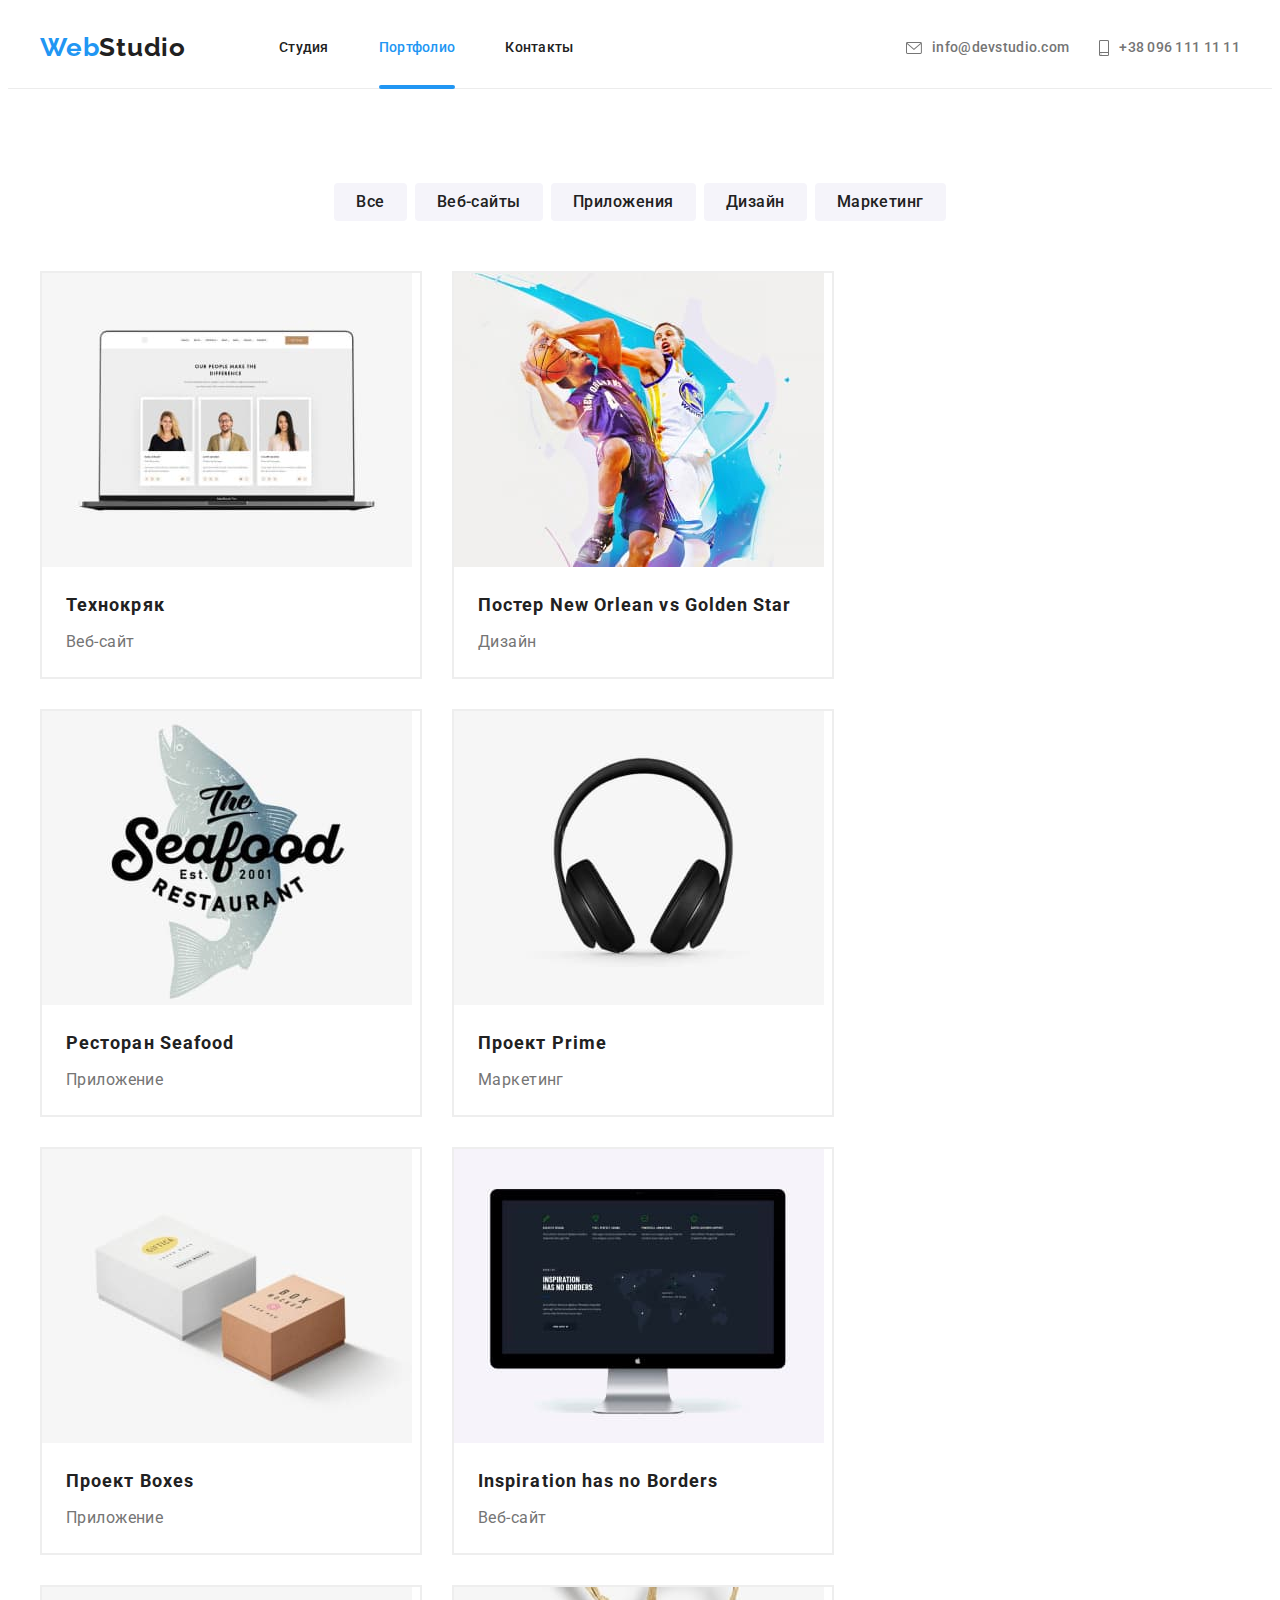
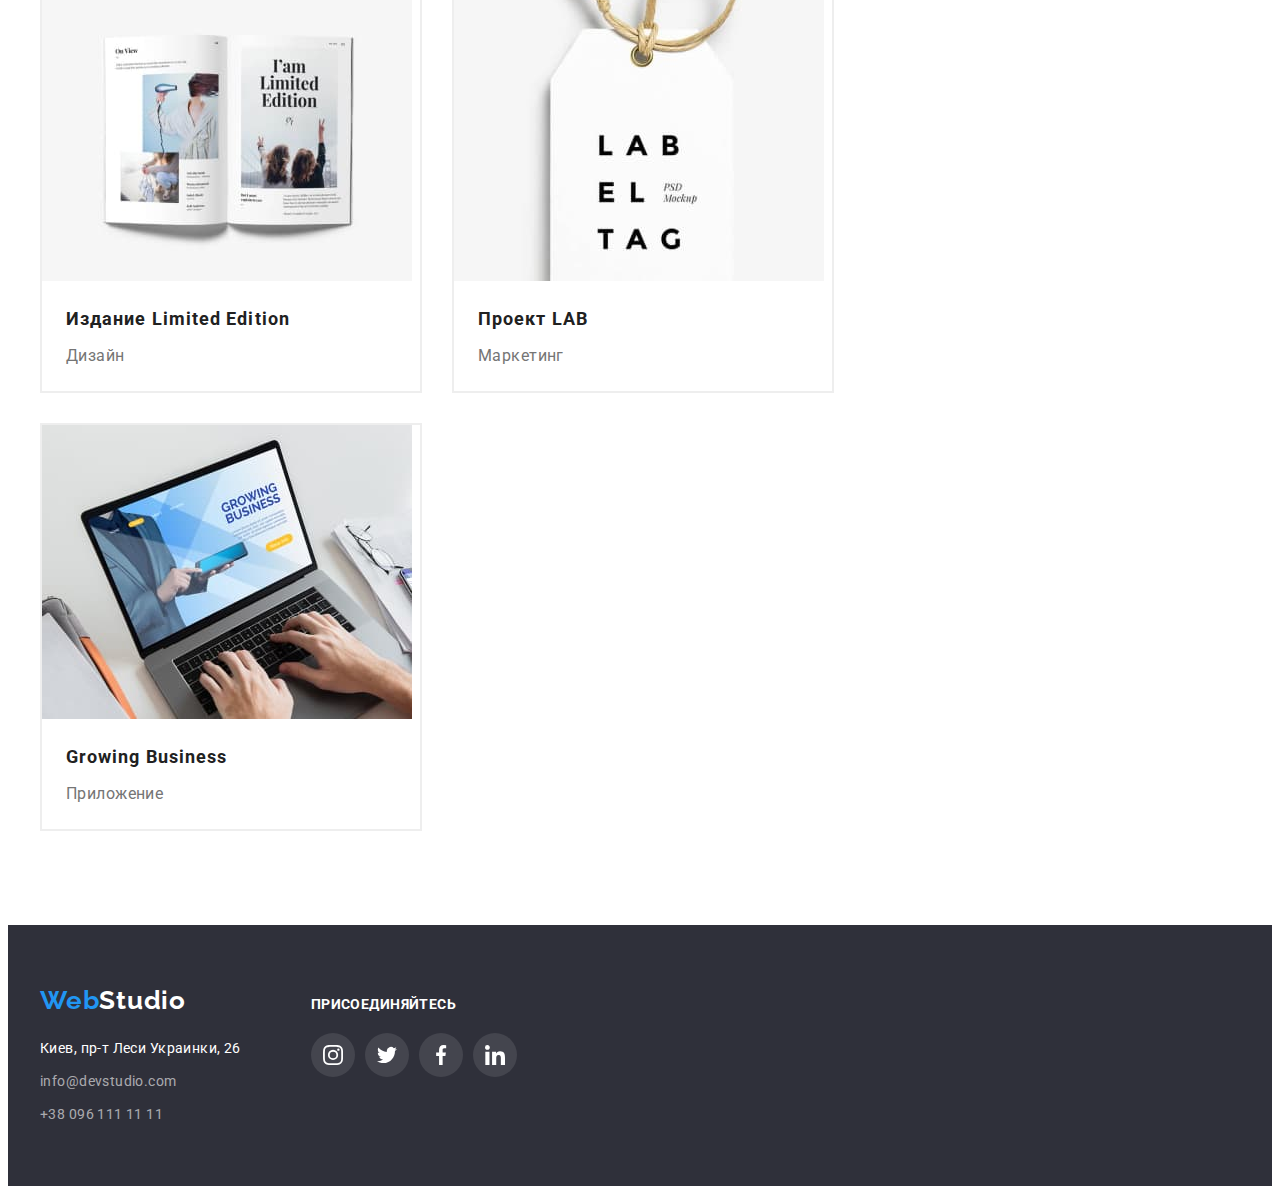
==== portfolio.html @ ffadd0e4 "створює стартові файли ДЗ№6" ====
<!DOCTYPE html>
<html lang="ru">

<head>
    <meta charset="UTF-8">
    <meta http-equiv="X-UA-Compatible" content="IE=edge">
    <meta name="viewport" content="width=device-width, initial-scale=1.0">
    <title>Студия</title>
    <link rel="preconnect" href="https://fonts.googleapis.com">
    <link rel="preconnect" href="https://fonts.gstatic.com" crossorigin>
    <link href="https://fonts.googleapis.com/css2?family=Raleway:wght@700&family=Roboto:wght@400;500;700;900&display=swap" rel="stylesheet">
    <link rel="stylesheet" href="https://cdnjs.cloudflare.com/ajax/libs/modern-normalize/1.1.0/modern-normalize.min.css" integrity="sha512-wpPYUAdjBVSE4KJnH1VR1HeZfpl1ub8YT/NKx4PuQ5NmX2tKuGu6U/JRp5y+Y8XG2tV+wKQpNHVUX03MfMFn9Q==" crossorigin="anonymous" referrerpolicy="no-referrer"
    />
    <link rel="stylesheet" href="./css/styles.css">

</head>

<body>
    <!--Шапка сайта-->
    <header class="page-header">
        <div class="container box ">
            <nav class="header-nav">
                <a href="./index.html" class="logo">
                Web<span class="end">Studio</span>
            </a>
                <ul class="site-nav list">
                    <li class="item"><a href="./index.html" class="link  color-effect">Студия</a> </li>
                    <li class="item"><a href="./portfolio.html" class="link  color-effect current">Портфолио</a> </li>
                    <li class="item"><a href="./index.html" class="link color-effect">Контакты</a> </li>
                </ul>
            </nav>

            <ul class="contacts ">
                <li class="item">
                    <a class="link color-effect" href="mailto:info@devstudio.com">
                        <svg class="mail" width='16' height='12'>
                               <use href='./images/sprite.svg#envelope'></use>
                            </svg>info@devstudio.com</a>

                </li>

                <li class="item">
                    <a class="link color-effect" href="tel:+380961111111">
                        <svg class="phone" width='10' height='16'>
                               <use href='./images/sprite.svg#smartphone'></use>
                            </svg> +38 096 111 11 11</a>
                </li>
            </ul>
        </div>
    </header>
    <main>
        <!-- Выбор  примеров работ -->
        <section class="portfolio section">
            <div class="container">
                <h1 class="portfolio-title  visually-hidden">Выбор примеров работ</h1>
                <ul class="portfolio list">
                    <li class="item"><button type="button" class="btn"> Все </button></li>
                    <li class="item"><button type="button" class="btn"> Веб-сайты</button></li>
                    <li class="item"><button type="button" class="btn"> Приложения</button></li>
                    <li class="item"><button type="button" class="btn"> Дизайн</button></li>
                    <li class="item"><button type="button" class="btn"> Маркетинг</button></li>
                </ul>


                <ul class="list flex-box">
                    <li class="item">
                        <a class="portfolio-link" href="">

                            <div class="card">
                                <img src="./images/web1.jpg" class="portfolio-img" alt="виды работ" width="370">
                                <div class="card-overlay">
                                    <p class="description">Технокряк это современная площадка распространения коронавируса. Компании используют эту платформу для цифрового шпионажа и атак на защищённые сервера конкурентов.</p>
                                </div>
                            </div>
                            <div class="portfolio-box">
                                <h2 class="portfolio-subject">Технокряк</h2>
                                <p class="portfolio-text">Веб-сайт</p>
                            </div>


                        </a>
                    </li>
                    <li class="item">
                        <a class="portfolio-link" href="">
                            <div class="card">
                                <img src="./images/design1.jpg" class="portfolio-img" alt="виды работ" width="370">
                                <div class="card-overlay">
                                    <p class="description">Технокряк это современная площадка распространения коронавируса. Компании используют эту платформу для цифрового шпионажа и атак на защищённые сервера конкурентов.</p>
                                </div>
                            </div>
                            <div class="portfolio-box">
                                <h2 class="portfolio-subject">Постер New Orlean vs Golden Star</h2>
                                <p class="portfolio-text">Дизайн</p>
                            </div>
                        </a>
                    </li>
                    <li class="item">
                        <a class="portfolio-link" href="">
                            <div class="card">
                                <img src="./images/application1.jpg" class="portfolio-img" alt="виды работ" width="370">
                                <div class="card-overlay">
                                    <p class="description">Технокряк это современная площадка распространения коронавируса. Компании используют эту платформу для цифрового шпионажа и атак на защищённые сервера конкурентов.</p>
                                </div>
                            </div>
                            <div class="portfolio-box">
                                <h2 class="portfolio-subject">Ресторан Seafood</h2>
                                <p class="portfolio-text">Приложение</p>
                            </div>
                        </a>
                    </li>
                    <li class="item">
                        <a class="portfolio-link" href="">
                            <div class="card">
                                <img src="./images/marketing1.jpg" class="portfolio-img" alt="виды работ" width="370">
                                <div class="card-overlay">
                                    <p class="description">Технокряк это современная площадка распространения коронавируса. Компании используют эту платформу для цифрового шпионажа и атак на защищённые сервера конкурентов.</p>
                                </div>
                            </div>
                            <div class="portfolio-box">
                                <h2 class="portfolio-subject">Проект Prime</h2>
                                <p class="portfolio-text">Маркетинг</p>
                            </div>
                        </a>
                    </li>
                    <li class="item">
                        <a class="portfolio-link" href="">
                            <div class="card">
                                <img src="./images/applicftion2.jpg" class="portfolio-img" alt="виды работ" width="370">
                                <div class="card-overlay">
                                    <p class="description">Технокряк это современная площадка распространения коронавируса. Компании используют эту платформу для цифрового шпионажа и атак на защищённые сервера конкурентов.</p>
                                </div>
                            </div>
                            <div class="portfolio-box">
                                <h2 class="portfolio-subject">Проект Boxes</h2>
                                <p class="portfolio-text">Приложение</p>
                            </div>
                        </a>
                    </li>
                    <li class="item">
                        <a class="portfolio-link" href="">
                            <div class="card">
                                <img src="./images/web2.jpg" class="portfolio-img" alt="виды работ" width="370">
                                <div class="card-overlay">
                                    <p class="description">Технокряк это современная площадка распространения коронавируса. Компании используют эту платформу для цифрового шпионажа и атак на защищённые сервера конкурентов.</p>
                                </div>
                            </div>
                            <div class="portfolio-box">
                                <h2 class="portfolio-subject">Inspiration has no Borders</h2>
                                <p class="portfolio-text">Веб-сайт</p>
                            </div>
                        </a>
                    </li>
                    <li class="item">
                        <a class="portfolio-link" href="">
                            <div class="card">
                                <img src="./images/design2.jpg" class="portfolio-img" alt="виды работ" width="370">
                                <div class="card-overlay">
                                    <p class="description">Технокряк это современная площадка распространения коронавируса. Компании используют эту платформу для цифрового шпионажа и атак на защищённые сервера конкурентов.</p>
                                </div>
                            </div>
                            <div class="portfolio-box">
                                <h2 class="portfolio-subject">Издание Limited Edition</h2>
                                <p class="portfolio-text">Дизайн</p>
                            </div>
                        </a>
                    </li>
                    <li class="item">
                        <a class="portfolio-link" href="">
                            <div class="card">
                                <img src="./images/marketing2.jpg" class="portfolio-img" alt="виды работ" width="370">
                                <div class="card-overlay">
                                    <p class="description">Технокряк это современная площадка распространения коронавируса. Компании используют эту платформу для цифрового шпионажа и атак на защищённые сервера конкурентов.</p>
                                </div>
                            </div>
                            <div class="portfolio-box">
                                <h2 class="portfolio-subject">Проект LAB</h2>
                                <p class="portfolio-text">Маркетинг</p>
                            </div>
                        </a>
                    </li>
                    <li class="item">
                        <a class="portfolio-link" href="">
                            <div class="card">
                                <img src="./images/application3.jpg" class="portfolio-img" alt="виды работ" width="370">
                                <div class="card-overlay">
                                    <p class="description">Технокряк это современная площадка распространения коронавируса. Компании используют эту платформу для цифрового шпионажа и атак на защищённые сервера конкурентов.</p>
                                </div>
                            </div>
                            <div class="portfolio-box">
                                <h2 class="portfolio-subject">Growing Business</h2>
                                <p class="portfolio-text">Приложение</p>
                            </div>
                        </a>
                    </li>
                </ul>
            </div>
        </section>
    </main>
    <!-- Футер -->
    <footer class="footer">
        <div class="container footer-box">
            <div class="address-box">
                <a href="./index.html" class="logo">
                Web<span class="text end">Studio</span>
        </a>
                <address class="address">
          <p class="text"> Киев, пр-т Леси Украинки, 26</p>
          <ul class="address-list list">
            <li class="item"> <a href="mailto:info@devstudio.com" class="link color-effect">info@devstudio.com</a> </li>
            <li class="item"> <a href="tel:+380961111111" class="link color-effect">+38 096 111 11 11</a> </li>
            </ul>
                </address>
            </div>
            <div class="social-networks">
                <h2 class="join">присоединяйтесь</h2>
                <ul class="social-links">
                    <Li class="items">
                        <a class="social-icon ftr" href="#">
                            <svg class="icon" width='20' height='20'>
                                            <use href='./images/sprite.svg#instagram'></use>
                                        </svg>

                        </a>
                    </Li>
                    <Li class="items">
                        <a class="social-icon ftr" href="#">
                            <svg class="icon" width='20' height='20'>
                                            <use href='./images/sprite.svg#twitter'></use>
                                        </svg>

                        </a>
                    </Li>
                    <Li class="items">
                        <a class="social-icon ftr" href="#">
                            <svg class="icon" width='20' height='20'>
                                            <use href='./images/sprite.svg#facebook'></use>
                                        </svg>

                        </a>
                    </Li>
                    <Li class="items">
                        <a class="social-icon ftr" href="#">
                            <svg class="icon" width='20' height='20'>
                                            <use href='./images/sprite.svg#linkedin'></use>
                                        </svg>

                        </a>
                    </Li>
                </ul>



            </div>

        </div>
    </footer>
</body>

</html>
---- css/styles.css ----
/* цвет основного текста #212121 */
    /* цвет вчторичного текста #757575  */
    /* цвет акцента  #2196F3 */
    /* цвет белого текста #FFFFFF; */
    /* цвет текста контакта  rgba(255, 255, 255, 0.6); */
    /* основной цвет фона и хедера #FFFFFF */
    /* вторичный цвет фона #F5F4FA */
    /* цвет фона футера #2F303A */
    
     :root {
        --primary-text-color: #212121;
        --secondary-text-color: #757575;
        --accent-color: #2196F3;
        --white-color-bgc-text: #FFFFFF;
        --contacts-text-color: rgba(255, 255, 255, 0.6);
        --secondary-bgc-color: #F5F4FA;
        --footer-color: #2F303A;
        --primary-cubic: cubic-bezier(0.4, 0, 0.2, 1)
    }
    
    h1,
    h2,
    h3,
    ul,
    p {
        margin: 0;
    }
    
    body {
        background: var(--white-color-bgc-text);
        color: var(--primary-text-color);
        font-family: Roboto, sans-serif;
        font-size: 14px;
        letter-spacing: 0.03em;
    }
    
    ul {
        list-style: none;
        padding: 0;
    }
    
    img {
        display: block;
        max-width: 100%;
        height: auto;
    }
    
    .container {
        width: 1200px;
        padding-left: 15px;
        padding-right: 15px;
        margin-left: auto;
        margin-right: auto;
    }
    
    .visually-hidden {
        position: absolute;
        width: 1px;
        height: 1px;
        margin: -1px;
        padding: 0;
        overflow: hidden;
        border: 0;
        clip: rect(0 0 0 0)
    }
    
    .section {
        padding-top: 94px;
        padding-bottom: 94px;
    }
    /* Шапка сайта */
    
    .page-header {
        border-bottom: 1px solid #ECECEC;
    }
    
    .logo {
        color: var(--accent-color);
        font-family: Raleway, sans-serif;
        font-weight: 700;
        font-size: 26px;
        line-height: 1.2;
        letter-spacing: 0.03em;
        text-decoration: none;
    }
    
    .logo .end {
        color: var(--primary-text-color);
    }
    
    .page-header .logo {
        padding-top: 24px;
        padding-bottom: 25px;
    }
    /* Навигация сайта */
    
    .box {
        display: flex;
    }
    
    .header-nav {
        display: flex;
    }
    
    .site-nav {
        display: flex;
        margin-left: 93px;
    }
    
    .site-nav .link,
    .contacts .link {
        display: block;
        padding-top: 32px;
        padding-bottom: 32px;
    }
    
    .site-nav>.item:not(:last-child) {
        margin-right: 50px;
    }
    
    .contacts>.item:not(:last-child) {
        margin-right: 30px;
    }
    
    .site-nav .link {
        color: var(--primary-text-color);
        line-height: 1.14;
        letter-spacing: 0.02em;
        text-decoration: none;
        font-weight: 500;
    }
    
    .site-nav .link:hover,
    .site-nav .link:focus {
        color: var(--accent-color);
    }
    
    .site-nav .link.current {
        color: var(--accent-color);
        position: relative;
    }
    
    .current::after {
        content: '';
        position: absolute;
        width: 100%;
        height: 4px;
        left: 0;
        bottom: -1%;
        background-color: currentColor;
        border-radius: 2px;
    }
    /* Контакты сайта */
    
    .contacts {
        display: flex;
        margin-left: auto;
    }
    
    .mail,
    .phone {
        display: inline-block;
        fill: currentColor;
        margin-right: 10px;
    }
    
    .color-effect {
        transition: color 250ms var(--primary-cubic);
    }
    
    .contacts .link {
        color: var(--secondary-text-color);
        font-weight: 500;
        line-height: 1.14;
        letter-spacing: 0.02em;
        text-decoration: none;
        display: flex;
        align-items: center;
    }
    
    .address .link {
        color: var(--contacts-text-color);
        text-decoration: none;
    }
    
    .contacts .link:hover,
    .contacts .link:focus,
    .address .link:hover,
    .address .link:focus {
        color: var(--accent-color);
    }
    /* Герой для index.html*/
    
    .hero,
    .footer {
        background-color: var(--footer-color);
    }
    
    .hero {
        padding-top: 200px;
        padding-bottom: 200px;
        max-width: 1600px;
        margin-left: auto;
        margin-right: auto;
        background-image: linear-gradient( to right, rgba(47, 48, 58, 0.4), rgb(47, 48, 58, 0.4)), url(../images/office.jpg);
        background-position: center;
        background-size: cover;
        background-repeat: no-repeat;
    }
    
    .hero-title {
        color: var(--white-color-bgc-text);
        font-weight: 900;
        font-size: 44px;
        line-height: 1.36;
        text-align: center;
        letter-spacing: 0.06em;
        text-transform: uppercase;
        margin-bottom: 30px;
    }
    
    .hero .btn {
        color: var(--white-color-bgc-text);
        background-color: var(--accent-color);
        font-family: inherit;
        font-weight: 700;
        font-size: 16px;
        line-height: 1.87;
        display: flex;
        align-items: center;
        text-align: center;
        letter-spacing: 0.06em;
        margin-left: auto;
        margin-right: auto;
        box-shadow: 0px 4px 4px rgba(0, 0, 0, 0.15);
        border-radius: 4px;
        padding-top: 10px;
        padding-bottom: 10px;
        padding-left: 32px;
        padding-right: 32px;
        border: 0;
    }
    /* Главные секции сайта */
    /* Преимущества */
    
    .advantage.list,
    .works.list,
    .member.list {
        display: flex;
    }
    
    .tumb {
        display: flex;
        width: 270px;
        height: 120px;
        border: none;
        margin-bottom: 30px;
        background-color: var(--secondary-bgc-color);
        justify-content: center;
        align-items: center;
        border-radius: 4px;
    }
    
    .advantage.list .item {
        display: block;
    }
    
    .advantage.list .item:not(:last-child),
    .works.list .item:not(:last-child),
    .member.list .item:not(:last-child) {
        margin-right: 30px;
    }
    
    .advantage-subject {
        font-size: 14px;
        line-height: 1.14;
        text-transform: uppercase;
        margin-bottom: 10px;
    }
    
    .advantage-text {
        line-height: 1.71;
    }
    
    .advantage-text,
    .team-position,
    .portfolio-text {
        color: var(--secondary-text-color);
    }
    /* Чем мы занимаемся*/
    
    .works {
        padding-top: 0;
    }
    
    .works-title,
    .team-title,
    .customers-title {
        font-size: 36px;
        line-height: 1.17;
        text-align: center;
        margin-bottom: 50px;
    }
    
    .works.list .item {
        position: relative;
    }
    
    .work {
        position: absolute;
        display: flex;
        height: 70px;
        width: 100%;
        left: 0;
        bottom: 0;
        justify-content: center;
        align-items: center;
        background: rgba(47, 48, 58, 0.8);
    }
    
    .work-text {
        font-size: 14px;
        line-height: 1.14;
        text-transform: uppercase;
        color: var(--white-color-bgc-text);
    }
    /* Наша команда */
    
    .team {
        background-color: var(--secondary-bgc-color);
    }
    
    .member.list .item {
        display: block;
        background-color: var(--white-color-bgc-text);
        box-shadow: 0px 1px 3px rgba(0, 0, 0, 0.12), 0px 1px 1px rgba(0, 0, 0, 0.14), 0px 2px 1px rgba(0, 0, 0, 0.2);
        border-radius: 0px 0px 4px 4px;
    }
    
    .team-box {
        padding-top: 30px;
        padding-bottom: 30px;
    }
    
    .team-name {
        font-weight: 500;
        font-size: 16px;
        line-height: 1.2;
        text-align: center;
        margin-bottom: 10px;
    }
    
    .team-position {
        font-size: 16px;
        line-height: 1.2;
        text-align: center;
        margin-bottom: 16px;
    }
    
    .social-links {
        display: flex;
        justify-content: center;
        align-items: center;
    }
    
    .items {
        display: block;
        border: none;
        width: 44px;
        height: 44px;
    }
    
    .items:not(:last-child) {
        margin-right: 10px;
    }
    
    .social-icon {
        display: flex;
        padding: 0;
        width: 100%;
        height: 100%;
        border-radius: 50%;
        justify-content: center;
        align-items: center;
        fill: #AFB1B8;
        background-color: var(--white-color-bgc-text);
        transition: fill 250ms var(--primary-cubic), background-color 250ms var(--primary-cubic);
    }
    
    .social-icon:hover,
    .social-icon:focus {
        background-color: var(--accent-color);
        fill: var(--white-color-bgc-text);
    }
    /* Постоянные клиенты */
    
    .customers-list {
        display: flex;
        border: none;
    }
    
    .customers-item {
        display: block;
        width: 170px;
        height: 92px;
    }
    
    .customers-item:not(:last-child) {
        margin-right: 30px;
    }
    
    .customers-link {
        width: 100%;
        height: 100%;
        display: flex;
        justify-content: center;
        align-items: center;
        border: 1px solid #AFB1B8;
        border-radius: 4px;
        fill: #AFB1B8;
        transition: fill 250ms var(--primary-cubic), border 250ms var(--primary-cubic);
    }
    
    .customers-link:hover,
    .customers-link:focus {
        fill: var(--accent-color);
        border-color: var(--accent-color);
    }
    /* портфолио */
    
    .portfolio.list {
        display: flex;
        padding-left: 0;
        justify-content: center;
        margin-bottom: 50px;
    }
    
    .portfolio.list .item {
        border-radius: 4px;
    }
    
    .portfolio.list .item:not(:last-child) {
        margin-right: 8px;
    }
    
    .flex-box {
        display: flex;
        padding-left: 0;
        flex-wrap: wrap;
        margin-left: -30px;
        margin-top: -30px;
    }
    
    .flex-box>.item {
        flex-basis: calc(100% / 3 - 30px);
        margin-left: 30px;
        margin-top: 30px;
        border: 1px solid #EEEEEE;
    }
    
    .portfolio-box {
        padding-top: 20px;
        padding-bottom: 20px;
        padding-left: 24px;
        padding-right: 24px;
    }
    
    .portfolio-link {
        display: block;
        color: var(--primary-text-color);
        text-decoration: none;
        border: 1px solid #EEEEEE;
    }
    
    .portfolio-link:hover,
    .portfolio-link:focus {
        box-shadow: 0px 1px 1px rgba(0, 0, 0, 0.12), 0px 4px 4px rgba(0, 0, 0, 0.06), 1px 4px 6px rgba(0, 0, 0, 0.16);
    }
    
    .card {
        position: relative;
        overflow: hidden;
    }
    
    .card-overlay {
        position: absolute;
        width: 100%;
        height: 100%;
        padding: 63px 24px;
        left: 0;
        top: 0;
        text-align: left;
        background: rgba(33, 150, 243, 0.9);
        overflow: hidden;
        transform: translatey(100%);
        transition: transform 250ms var(--primary-cubic);
    }
    
    .portfolio-link:hover .card-overlay,
    .portfolio-link:focus .card-overlay {
        transform: translatey(0);
    }
    
    .description {
        font-size: 18px;
        line-height: 1.56;
        color: var(--white-color-bgc-text);
    }
    
    .portfolio-subject {
        font-size: 18px;
        line-height: 2;
        letter-spacing: 0.06em;
        margin-bottom: 4px;
    }
    
    .portfolio-text {
        font-size: 16px;
        line-height: 1.88;
    }
    /* Футер */
    
    .footer {
        padding-top: 60px;
        padding-bottom: 60px;
    }
    
    .footer-box {
        display: flex;
        align-items: baseline;
    }
    
    .address-box {
        display: block;
        margin-right: 70px;
    }
    
    .footer .logo {
        display: block;
        margin-bottom: 20px;
    }
    
    .text.end {
        color: var(--white-color-bgc-text);
    }
    
    .address {
        color: var(--white-color-bgc-text);
        font-style: normal;
        line-height: 1.71;
    }
    
    .address .text {
        margin-bottom: 9px;
    }
    
    .address .list {
        padding: 0;
    }
    
    .address-list>.item:not(:last-child) {
        margin-bottom: 9px;
    }
    
    .join {
        font-size: 14px;
        line-height: 1.14;
        text-transform: uppercase;
        margin-bottom: 20px;
        color: var(--white-color-bgc-text);
    }
    
    .ftr {
        fill: var(--white-color-bgc-text);
        background-color: rgba(255, 255, 255, 0.1);
    }
    /* Кнопки */
    
    .btn {
        background-color: var(--secondary-bgc-color);
        color: var(--primary-text-color);
        cursor: pointer;
        font-family: inherit;
        font-weight: 500;
        font-size: 16px;
        line-height: 1.62;
        text-align: center;
        letter-spacing: 0.03em;
        padding-top: 6px;
        padding-bottom: 6px;
        padding-left: 22px;
        padding-right: 22px;
        border: 0;
        border-radius: 4px;
        box-shadow: none;
        transition: background-color 250ms var(--primary-cubic), color 250ms var(--primary-cubic), box-shadow 250ms var(--primary-cubic);
    }
    
    .btn:hover,
    .btn:focus {
        background-color: var(--accent-color);
        color: var(--white-color-bgc-text);
        box-shadow: 0px 3px 1px rgba(0, 0, 0, 0.1), 0px 1px 2px rgba(0, 0, 0, 0.08), 0px 2px 2px rgba(0, 0, 0, 0.12);
    }
    /* модалка */
    
    .backdrop {
        position: fixed;
        top: 0;
        left: 0;
        width: 100%;
        height: 100%;
        background-color: rgba(0, 0, 0, 0.2);
        opacity: 1;
        transition: opacity 250ms var(--primary-cubic);
    }
    
    .backdrop.is-hidden {
        opacity: 0;
        pointer-events: none;
    }
    
    .backdrop.is-hidden .modal {
        transform: translate(-50%, -50%) scale(0.8);
    }
    
    .modal {
        position: absolute;
        padding: 15px;
        margin: 0;
        width: 528px;
        height: 581px;
        top: 50%;
        left: 50%;
        background-color: var(--white-color-bgc-text);
        transform: translate(-50%, -50%) scale(1);
        box-shadow: 0px 1px 3px rgba(0, 0, 0, 0.12), 0px 1px 1px rgba(0, 0, 0, 0.14), 0px 2px 1px rgba(0, 0, 0, 0.2);
        border-radius: 4px;
        transition: transform 250ms var(--primary-cubic);
    }
    
    .modal-btn {
        position: absolute;
        display: flex;
        padding: 0;
        margin: 0;
        width: 30px;
        height: 30px;
        top: 8px;
        right: 8px;
        justify-content: center;
        align-items: center;
        border-radius: 50%;
        border: 1px solid rgba(0, 0, 0, 0.1);
        fill: #000000;
        background-color: var(--white-color-bgc-text);
        cursor: pointer;
        transition: fill 250ms var(--primary-cubic);
    }
    
    .modal-btn:hover,
    .modal-btn:focus {
        fill: var(--accent-color);
    }
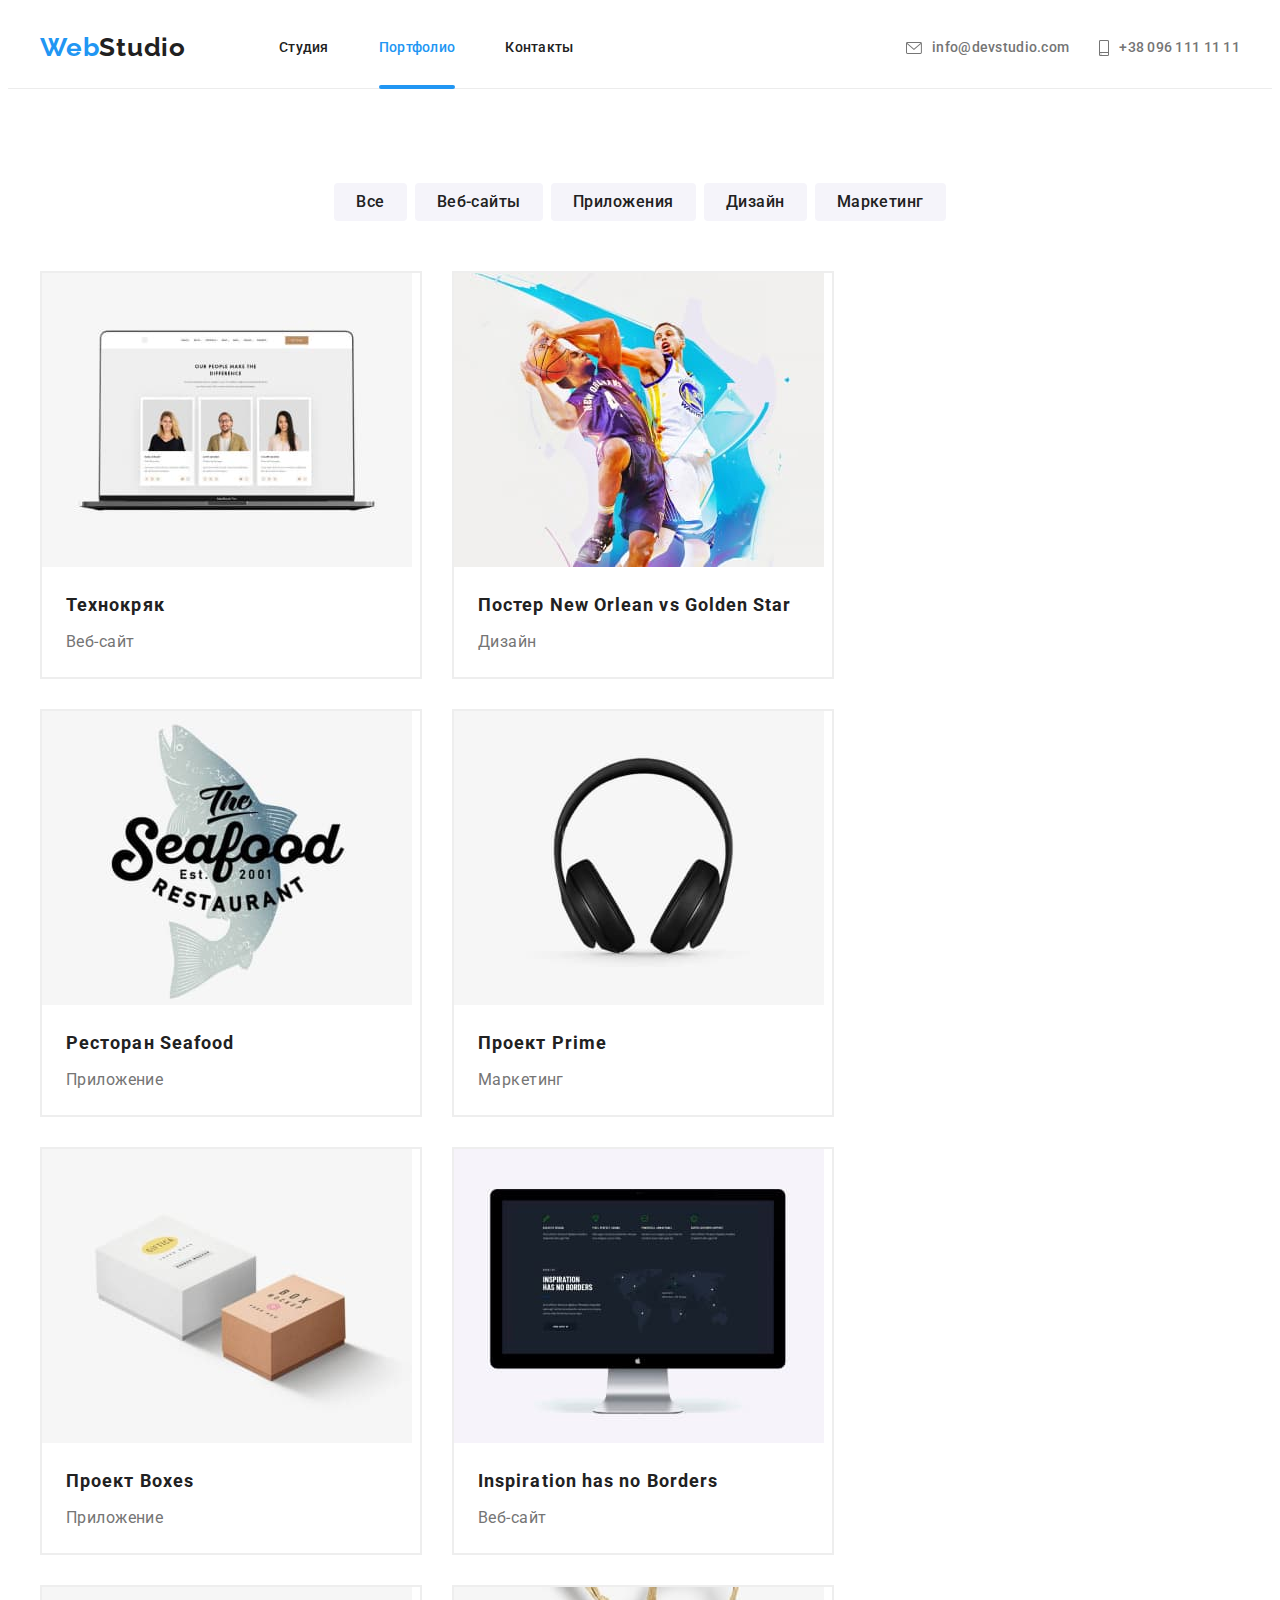
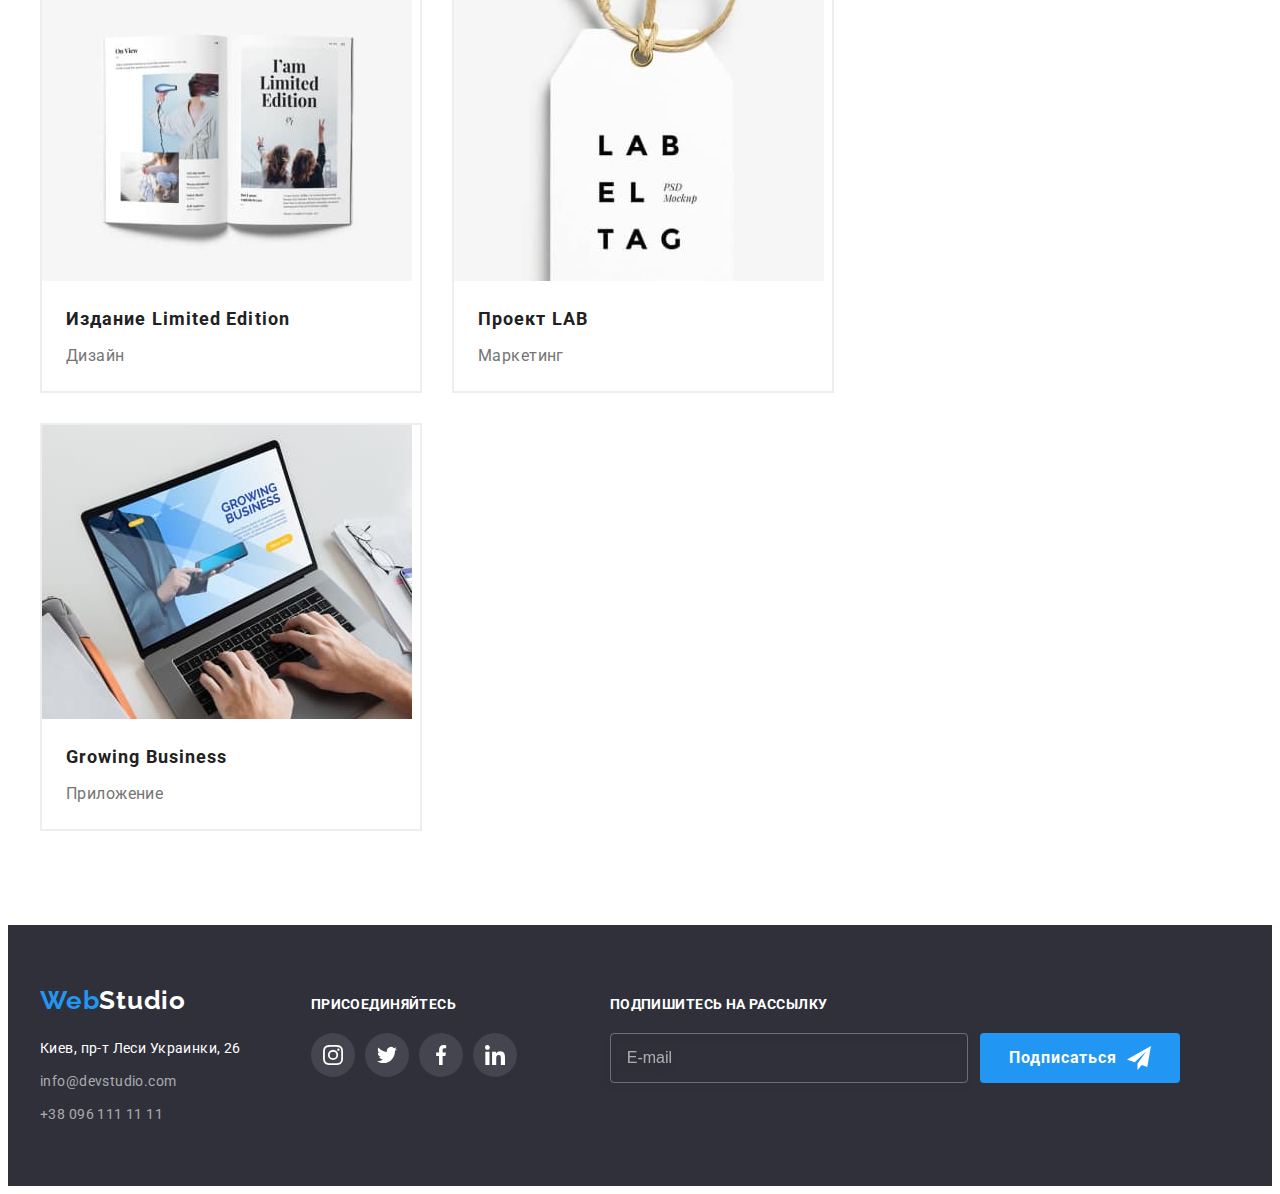
==== commit 5df6ee2f: "додає форму підписки в футері" ====
--- a/portfolio.html
+++ b/portfolio.html
@@ -251,6 +251,23 @@
 
 
             </div>
+            <div class="subscription">
+                <h2 class="join">Подпишитесь на рассылку</h2>
+                <form class="ftr-form" autocomplete="off">
+                    <label class="ftr-email" for="email">
+                        <input class="input-email" type="email" name="email" placeholder="E-mail">
+                    </label>
+                    <button class="btn-email" type="submit">
+                        <span class="btn-text">Подписаться</span>
+                        <svg class="btn-icon" width='24' height='24'>
+                                            <use href='./images/icons.svg#iconsend'></use>
+                                        </svg>
+                    </button>
+
+                </form>
+
+
+            </div>
 
         </div>
     </footer>
--- a/css/styles.css
+++ b/css/styles.css
@@ -1,664 +1,736 @@
-    /* цвет основного текста #212121 */
-    /* цвет вчторичного текста #757575  */
-    /* цвет акцента  #2196F3 */
-    /* цвет белого текста #FFFFFF; */
-    /* цвет текста контакта  rgba(255, 255, 255, 0.6); */
-    /* основной цвет фона и хедера #FFFFFF */
-    /* вторичный цвет фона #F5F4FA */
-    /* цвет фона футера #2F303A */
-    
-     :root {
-        --primary-text-color: #212121;
-        --secondary-text-color: #757575;
-        --accent-color: #2196F3;
-        --white-color-bgc-text: #FFFFFF;
-        --contacts-text-color: rgba(255, 255, 255, 0.6);
-        --secondary-bgc-color: #F5F4FA;
-        --footer-color: #2F303A;
-        --primary-cubic: cubic-bezier(0.4, 0, 0.2, 1)
-    }
-    
-    h1,
-    h2,
-    h3,
-    ul,
-    p {
-        margin: 0;
-    }
-    
-    body {
-        background: var(--white-color-bgc-text);
-        color: var(--primary-text-color);
-        font-family: Roboto, sans-serif;
-        font-size: 14px;
-        letter-spacing: 0.03em;
-    }
-    
-    ul {
-        list-style: none;
-        padding: 0;
-    }
-    
-    img {
-        display: block;
-        max-width: 100%;
-        height: auto;
-    }
-    
-    .container {
-        width: 1200px;
-        padding-left: 15px;
-        padding-right: 15px;
-        margin-left: auto;
-        margin-right: auto;
-    }
-    
-    .visually-hidden {
-        position: absolute;
-        width: 1px;
-        height: 1px;
-        margin: -1px;
-        padding: 0;
-        overflow: hidden;
-        border: 0;
-        clip: rect(0 0 0 0)
-    }
-    
-    .section {
-        padding-top: 94px;
-        padding-bottom: 94px;
-    }
-    /* Шапка сайта */
-    
-    .page-header {
-        border-bottom: 1px solid #ECECEC;
-    }
-    
-    .logo {
-        color: var(--accent-color);
-        font-family: Raleway, sans-serif;
-        font-weight: 700;
-        font-size: 26px;
-        line-height: 1.2;
-        letter-spacing: 0.03em;
-        text-decoration: none;
-    }
-    
-    .logo .end {
-        color: var(--primary-text-color);
-    }
-    
-    .page-header .logo {
-        padding-top: 24px;
-        padding-bottom: 25px;
-    }
-    /* Навигация сайта */
-    
-    .box {
-        display: flex;
-    }
-    
-    .header-nav {
-        display: flex;
-    }
-    
-    .site-nav {
-        display: flex;
-        margin-left: 93px;
-    }
-    
-    .site-nav .link,
-    .contacts .link {
-        display: block;
-        padding-top: 32px;
-        padding-bottom: 32px;
-    }
-    
-    .site-nav>.item:not(:last-child) {
-        margin-right: 50px;
-    }
-    
-    .contacts>.item:not(:last-child) {
-        margin-right: 30px;
-    }
-    
-    .site-nav .link {
-        color: var(--primary-text-color);
-        line-height: 1.14;
-        letter-spacing: 0.02em;
-        text-decoration: none;
-        font-weight: 500;
-    }
-    
-    .site-nav .link:hover,
-    .site-nav .link:focus {
-        color: var(--accent-color);
-    }
-    
-    .site-nav .link.current {
-        color: var(--accent-color);
-        position: relative;
-    }
-    
-    .current::after {
-        content: '';
-        position: absolute;
-        width: 100%;
-        height: 4px;
-        left: 0;
-        bottom: -1%;
-        background-color: currentColor;
-        border-radius: 2px;
-    }
-    /* Контакты сайта */
-    
-    .contacts {
-        display: flex;
-        margin-left: auto;
-    }
-    
-    .mail,
-    .phone {
-        display: inline-block;
-        fill: currentColor;
-        margin-right: 10px;
-    }
-    
-    .color-effect {
-        transition: color 250ms var(--primary-cubic);
-    }
-    
-    .contacts .link {
-        color: var(--secondary-text-color);
-        font-weight: 500;
-        line-height: 1.14;
-        letter-spacing: 0.02em;
-        text-decoration: none;
-        display: flex;
-        align-items: center;
-    }
-    
-    .address .link {
-        color: var(--contacts-text-color);
-        text-decoration: none;
-    }
-    
-    .contacts .link:hover,
-    .contacts .link:focus,
-    .address .link:hover,
-    .address .link:focus {
-        color: var(--accent-color);
-    }
-    /* Герой для index.html*/
-    
-    .hero,
-    .footer {
-        background-color: var(--footer-color);
-    }
-    
-    .hero {
-        padding-top: 200px;
-        padding-bottom: 200px;
-        max-width: 1600px;
-        margin-left: auto;
-        margin-right: auto;
-        background-image: linear-gradient( to right, rgba(47, 48, 58, 0.4), rgb(47, 48, 58, 0.4)), url(../images/office.jpg);
-        background-position: center;
-        background-size: cover;
-        background-repeat: no-repeat;
-    }
-    
-    .hero-title {
-        color: var(--white-color-bgc-text);
-        font-weight: 900;
-        font-size: 44px;
-        line-height: 1.36;
-        text-align: center;
-        letter-spacing: 0.06em;
-        text-transform: uppercase;
-        margin-bottom: 30px;
-    }
-    
-    .hero .btn {
-        color: var(--white-color-bgc-text);
-        background-color: var(--accent-color);
-        font-family: inherit;
-        font-weight: 700;
-        font-size: 16px;
-        line-height: 1.87;
-        display: flex;
-        align-items: center;
-        text-align: center;
-        letter-spacing: 0.06em;
-        margin-left: auto;
-        margin-right: auto;
-        box-shadow: 0px 4px 4px rgba(0, 0, 0, 0.15);
-        border-radius: 4px;
-        padding-top: 10px;
-        padding-bottom: 10px;
-        padding-left: 32px;
-        padding-right: 32px;
-        border: 0;
-    }
-    /* Главные секции сайта */
-    /* Преимущества */
-    
-    .advantage.list,
-    .works.list,
-    .member.list {
-        display: flex;
-    }
-    
-    .tumb {
-        display: flex;
-        width: 270px;
-        height: 120px;
-        border: none;
-        margin-bottom: 30px;
-        background-color: var(--secondary-bgc-color);
-        justify-content: center;
-        align-items: center;
-        border-radius: 4px;
-    }
-    
-    .advantage.list .item {
-        display: block;
-    }
-    
-    .advantage.list .item:not(:last-child),
-    .works.list .item:not(:last-child),
-    .member.list .item:not(:last-child) {
-        margin-right: 30px;
-    }
-    
-    .advantage-subject {
-        font-size: 14px;
-        line-height: 1.14;
-        text-transform: uppercase;
-        margin-bottom: 10px;
-    }
-    
-    .advantage-text {
-        line-height: 1.71;
-    }
-    
-    .advantage-text,
-    .team-position,
-    .portfolio-text {
-        color: var(--secondary-text-color);
-    }
-    /* Чем мы занимаемся*/
-    
-    .works {
-        padding-top: 0;
-    }
-    
-    .works-title,
-    .team-title,
-    .customers-title {
-        font-size: 36px;
-        line-height: 1.17;
-        text-align: center;
-        margin-bottom: 50px;
-    }
-    
-    .works.list .item {
-        position: relative;
-    }
-    
-    .work {
-        position: absolute;
-        display: flex;
-        height: 70px;
-        width: 100%;
-        left: 0;
-        bottom: 0;
-        justify-content: center;
-        align-items: center;
-        background: rgba(47, 48, 58, 0.8);
-    }
-    
-    .work-text {
-        font-size: 14px;
-        line-height: 1.14;
-        text-transform: uppercase;
-        color: var(--white-color-bgc-text);
-    }
-    /* Наша команда */
-    
-    .team {
-        background-color: var(--secondary-bgc-color);
-    }
-    
-    .member.list .item {
-        display: block;
-        background-color: var(--white-color-bgc-text);
-        box-shadow: 0px 1px 3px rgba(0, 0, 0, 0.12), 0px 1px 1px rgba(0, 0, 0, 0.14), 0px 2px 1px rgba(0, 0, 0, 0.2);
-        border-radius: 0px 0px 4px 4px;
-    }
-    
-    .team-box {
-        padding-top: 30px;
-        padding-bottom: 30px;
-    }
-    
-    .team-name {
-        font-weight: 500;
-        font-size: 16px;
-        line-height: 1.2;
-        text-align: center;
-        margin-bottom: 10px;
-    }
-    
-    .team-position {
-        font-size: 16px;
-        line-height: 1.2;
-        text-align: center;
-        margin-bottom: 16px;
-    }
-    
-    .social-links {
-        display: flex;
-        justify-content: center;
-        align-items: center;
-    }
-    
-    .items {
-        display: block;
-        border: none;
-        width: 44px;
-        height: 44px;
-    }
-    
-    .items:not(:last-child) {
-        margin-right: 10px;
-    }
-    
-    .social-icon {
-        display: flex;
-        padding: 0;
-        width: 100%;
-        height: 100%;
-        border-radius: 50%;
-        justify-content: center;
-        align-items: center;
-        fill: #AFB1B8;
-        background-color: var(--white-color-bgc-text);
-        transition: fill 250ms var(--primary-cubic), background-color 250ms var(--primary-cubic);
-    }
-    
-    .social-icon:hover,
-    .social-icon:focus {
-        background-color: var(--accent-color);
-        fill: var(--white-color-bgc-text);
-    }
-    /* Постоянные клиенты */
-    
-    .customers-list {
-        display: flex;
-        border: none;
-    }
-    
-    .customers-item {
-        display: block;
-        width: 170px;
-        height: 92px;
-    }
-    
-    .customers-item:not(:last-child) {
-        margin-right: 30px;
-    }
-    
-    .customers-link {
-        width: 100%;
-        height: 100%;
-        display: flex;
-        justify-content: center;
-        align-items: center;
-        border: 1px solid #AFB1B8;
-        border-radius: 4px;
-        fill: #AFB1B8;
-        transition: fill 250ms var(--primary-cubic), border 250ms var(--primary-cubic);
-    }
-    
-    .customers-link:hover,
-    .customers-link:focus {
-        fill: var(--accent-color);
-        border-color: var(--accent-color);
-    }
-    /* портфолио */
-    
-    .portfolio.list {
-        display: flex;
-        padding-left: 0;
-        justify-content: center;
-        margin-bottom: 50px;
-    }
-    
-    .portfolio.list .item {
-        border-radius: 4px;
-    }
-    
-    .portfolio.list .item:not(:last-child) {
-        margin-right: 8px;
-    }
-    
-    .flex-box {
-        display: flex;
-        padding-left: 0;
-        flex-wrap: wrap;
-        margin-left: -30px;
-        margin-top: -30px;
-    }
-    
-    .flex-box>.item {
-        flex-basis: calc(100% / 3 - 30px);
-        margin-left: 30px;
-        margin-top: 30px;
-        border: 1px solid #EEEEEE;
-    }
-    
-    .portfolio-box {
-        padding-top: 20px;
-        padding-bottom: 20px;
-        padding-left: 24px;
-        padding-right: 24px;
-    }
-    
-    .portfolio-link {
-        display: block;
-        color: var(--primary-text-color);
-        text-decoration: none;
-        border: 1px solid #EEEEEE;
-    }
-    
-    .portfolio-link:hover,
-    .portfolio-link:focus {
-        box-shadow: 0px 1px 1px rgba(0, 0, 0, 0.12), 0px 4px 4px rgba(0, 0, 0, 0.06), 1px 4px 6px rgba(0, 0, 0, 0.16);
-    }
-    
-    .card {
-        position: relative;
-        overflow: hidden;
-    }
-    
-    .card-overlay {
-        position: absolute;
-        width: 100%;
-        height: 100%;
-        padding: 63px 24px;
-        left: 0;
-        top: 0;
-        text-align: left;
-        background: rgba(33, 150, 243, 0.9);
-        overflow: hidden;
-        transform: translatey(100%);
-        transition: transform 250ms var(--primary-cubic);
-    }
-    
-    .portfolio-link:hover .card-overlay,
-    .portfolio-link:focus .card-overlay {
-        transform: translatey(0);
-    }
-    
-    .description {
-        font-size: 18px;
-        line-height: 1.56;
-        color: var(--white-color-bgc-text);
-    }
-    
-    .portfolio-subject {
-        font-size: 18px;
-        line-height: 2;
-        letter-spacing: 0.06em;
-        margin-bottom: 4px;
-    }
-    
-    .portfolio-text {
-        font-size: 16px;
-        line-height: 1.88;
-    }
-    /* Футер */
-    
-    .footer {
-        padding-top: 60px;
-        padding-bottom: 60px;
-    }
-    
-    .footer-box {
-        display: flex;
-        align-items: baseline;
-    }
-    
-    .address-box {
-        display: block;
-        margin-right: 70px;
-    }
-    
-    .footer .logo {
-        display: block;
-        margin-bottom: 20px;
-    }
-    
-    .text.end {
-        color: var(--white-color-bgc-text);
-    }
-    
-    .address {
-        color: var(--white-color-bgc-text);
-        font-style: normal;
-        line-height: 1.71;
-    }
-    
-    .address .text {
-        margin-bottom: 9px;
-    }
-    
-    .address .list {
-        padding: 0;
-    }
-    
-    .address-list>.item:not(:last-child) {
-        margin-bottom: 9px;
-    }
-    
-    .join {
-        font-size: 14px;
-        line-height: 1.14;
-        text-transform: uppercase;
-        margin-bottom: 20px;
-        color: var(--white-color-bgc-text);
-    }
-    
-    .ftr {
-        fill: var(--white-color-bgc-text);
-        background-color: rgba(255, 255, 255, 0.1);
-    }
-    /* Кнопки */
-    
-    .btn {
-        background-color: var(--secondary-bgc-color);
-        color: var(--primary-text-color);
-        cursor: pointer;
-        font-family: inherit;
-        font-weight: 500;
-        font-size: 16px;
-        line-height: 1.62;
-        text-align: center;
-        letter-spacing: 0.03em;
-        padding-top: 6px;
-        padding-bottom: 6px;
-        padding-left: 22px;
-        padding-right: 22px;
-        border: 0;
-        border-radius: 4px;
-        box-shadow: none;
-        transition: background-color 250ms var(--primary-cubic), color 250ms var(--primary-cubic), box-shadow 250ms var(--primary-cubic);
-    }
-    
-    .btn:hover,
-    .btn:focus {
-        background-color: var(--accent-color);
-        color: var(--white-color-bgc-text);
-        box-shadow: 0px 3px 1px rgba(0, 0, 0, 0.1), 0px 1px 2px rgba(0, 0, 0, 0.08), 0px 2px 2px rgba(0, 0, 0, 0.12);
-    }
-    /* модалка */
-    
-    .backdrop {
-        position: fixed;
-        top: 0;
-        left: 0;
-        width: 100%;
-        height: 100%;
-        background-color: rgba(0, 0, 0, 0.2);
-        opacity: 1;
-        transition: opacity 250ms var(--primary-cubic);
-    }
-    
-    .backdrop.is-hidden {
-        opacity: 0;
-        pointer-events: none;
-    }
-    
-    .backdrop.is-hidden .modal {
-        transform: translate(-50%, -50%) scale(0.8);
-    }
-    
-    .modal {
-        position: absolute;
-        padding: 15px;
-        margin: 0;
-        width: 528px;
-        height: 581px;
-        top: 50%;
-        left: 50%;
-        background-color: var(--white-color-bgc-text);
-        transform: translate(-50%, -50%) scale(1);
-        box-shadow: 0px 1px 3px rgba(0, 0, 0, 0.12), 0px 1px 1px rgba(0, 0, 0, 0.14), 0px 2px 1px rgba(0, 0, 0, 0.2);
-        border-radius: 4px;
-        transition: transform 250ms var(--primary-cubic);
-    }
-    
-    .modal-btn {
-        position: absolute;
-        display: flex;
-        padding: 0;
-        margin: 0;
-        width: 30px;
-        height: 30px;
-        top: 8px;
-        right: 8px;
-        justify-content: center;
-        align-items: center;
-        border-radius: 50%;
-        border: 1px solid rgba(0, 0, 0, 0.1);
-        fill: #000000;
-        background-color: var(--white-color-bgc-text);
-        cursor: pointer;
-        transition: fill 250ms var(--primary-cubic);
-    }
-    
-    .modal-btn:hover,
-    .modal-btn:focus {
-        fill: var(--accent-color);
-    }+        /* цвет основного текста #212121 */
+        /* цвет вчторичного текста #757575  */
+        /* цвет акцента  #2196F3 */
+        /* цвет белого текста #FFFFFF; */
+        /* цвет текста контакта  rgba(255, 255, 255, 0.6); */
+        /* основной цвет фона и хедера #FFFFFF */
+        /* вторичный цвет фона #F5F4FA */
+        /* цвет фона футера #2F303A */
+        
+         :root {
+            --primary-text-color: #212121;
+            --secondary-text-color: #757575;
+            --accent-color: #2196F3;
+            --white-color-bgc-text: #FFFFFF;
+            --contacts-text-color: rgba(255, 255, 255, 0.6);
+            --secondary-bgc-color: #F5F4FA;
+            --footer-color: #2F303A;
+            --primary-cubic: cubic-bezier(0.4, 0, 0.2, 1)
+        }
+        
+        h1,
+        h2,
+        h3,
+        ul,
+        p {
+            margin: 0;
+        }
+        
+        body {
+            background: var(--white-color-bgc-text);
+            color: var(--primary-text-color);
+            font-family: Roboto, sans-serif;
+            font-size: 14px;
+            letter-spacing: 0.03em;
+        }
+        
+        ul {
+            list-style: none;
+            padding: 0;
+        }
+        
+        img {
+            display: block;
+            max-width: 100%;
+            height: auto;
+        }
+        
+        .container {
+            width: 1200px;
+            padding-left: 15px;
+            padding-right: 15px;
+            margin-left: auto;
+            margin-right: auto;
+        }
+        
+        .visually-hidden {
+            position: absolute;
+            width: 1px;
+            height: 1px;
+            margin: -1px;
+            padding: 0;
+            overflow: hidden;
+            border: 0;
+            clip: rect(0 0 0 0)
+        }
+        
+        .section {
+            padding-top: 94px;
+            padding-bottom: 94px;
+        }
+        /* Шапка сайта */
+        
+        .page-header {
+            border-bottom: 1px solid #ECECEC;
+        }
+        
+        .logo {
+            color: var(--accent-color);
+            font-family: Raleway, sans-serif;
+            font-weight: 700;
+            font-size: 26px;
+            line-height: 1.2;
+            letter-spacing: 0.03em;
+            text-decoration: none;
+        }
+        
+        .logo .end {
+            color: var(--primary-text-color);
+        }
+        
+        .page-header .logo {
+            padding-top: 24px;
+            padding-bottom: 25px;
+        }
+        /* Навигация сайта */
+        
+        .box {
+            display: flex;
+        }
+        
+        .header-nav {
+            display: flex;
+        }
+        
+        .site-nav {
+            display: flex;
+            margin-left: 93px;
+        }
+        
+        .site-nav .link,
+        .contacts .link {
+            display: block;
+            padding-top: 32px;
+            padding-bottom: 32px;
+        }
+        
+        .site-nav>.item:not(:last-child) {
+            margin-right: 50px;
+        }
+        
+        .contacts>.item:not(:last-child) {
+            margin-right: 30px;
+        }
+        
+        .site-nav .link {
+            color: var(--primary-text-color);
+            line-height: 1.14;
+            letter-spacing: 0.02em;
+            text-decoration: none;
+            font-weight: 500;
+        }
+        
+        .site-nav .link:hover,
+        .site-nav .link:focus {
+            color: var(--accent-color);
+        }
+        
+        .site-nav .link.current {
+            color: var(--accent-color);
+            position: relative;
+        }
+        
+        .current::after {
+            content: '';
+            position: absolute;
+            width: 100%;
+            height: 4px;
+            left: 0;
+            bottom: -1%;
+            background-color: currentColor;
+            border-radius: 2px;
+        }
+        /* Контакты сайта */
+        
+        .contacts {
+            display: flex;
+            margin-left: auto;
+        }
+        
+        .mail,
+        .phone {
+            display: inline-block;
+            fill: currentColor;
+            margin-right: 10px;
+        }
+        
+        .color-effect {
+            transition: color 250ms var(--primary-cubic);
+        }
+        
+        .contacts .link {
+            color: var(--secondary-text-color);
+            font-weight: 500;
+            line-height: 1.14;
+            letter-spacing: 0.02em;
+            text-decoration: none;
+            display: flex;
+            align-items: center;
+        }
+        
+        .address .link {
+            color: var(--contacts-text-color);
+            text-decoration: none;
+        }
+        
+        .contacts .link:hover,
+        .contacts .link:focus,
+        .address .link:hover,
+        .address .link:focus {
+            color: var(--accent-color);
+        }
+        /* Герой для index.html*/
+        
+        .hero,
+        .footer {
+            background-color: var(--footer-color);
+        }
+        
+        .hero {
+            padding-top: 200px;
+            padding-bottom: 200px;
+            max-width: 1600px;
+            margin-left: auto;
+            margin-right: auto;
+            background-image: linear-gradient( to right, rgba(47, 48, 58, 0.4), rgb(47, 48, 58, 0.4)), url(../images/office.jpg);
+            background-position: center;
+            background-size: cover;
+            background-repeat: no-repeat;
+        }
+        
+        .hero-title {
+            color: var(--white-color-bgc-text);
+            font-weight: 900;
+            font-size: 44px;
+            line-height: 1.36;
+            text-align: center;
+            letter-spacing: 0.06em;
+            text-transform: uppercase;
+            margin-bottom: 30px;
+        }
+        
+        .hero .btn {
+            color: var(--white-color-bgc-text);
+            background-color: var(--accent-color);
+            font-family: inherit;
+            font-weight: 700;
+            font-size: 16px;
+            line-height: 1.87;
+            display: flex;
+            align-items: center;
+            text-align: center;
+            letter-spacing: 0.06em;
+            margin-left: auto;
+            margin-right: auto;
+            box-shadow: 0px 4px 4px rgba(0, 0, 0, 0.15);
+            border-radius: 4px;
+            padding-top: 10px;
+            padding-bottom: 10px;
+            padding-left: 32px;
+            padding-right: 32px;
+            border: 0;
+        }
+        /* Главные секции сайта */
+        /* Преимущества */
+        
+        .advantage.list,
+        .works.list,
+        .member.list {
+            display: flex;
+        }
+        
+        .tumb {
+            display: flex;
+            width: 270px;
+            height: 120px;
+            border: none;
+            margin-bottom: 30px;
+            background-color: var(--secondary-bgc-color);
+            justify-content: center;
+            align-items: center;
+            border-radius: 4px;
+        }
+        
+        .advantage.list .item {
+            display: block;
+        }
+        
+        .advantage.list .item:not(:last-child),
+        .works.list .item:not(:last-child),
+        .member.list .item:not(:last-child) {
+            margin-right: 30px;
+        }
+        
+        .advantage-subject {
+            font-size: 14px;
+            line-height: 1.14;
+            text-transform: uppercase;
+            margin-bottom: 10px;
+        }
+        
+        .advantage-text {
+            line-height: 1.71;
+        }
+        
+        .advantage-text,
+        .team-position,
+        .portfolio-text {
+            color: var(--secondary-text-color);
+        }
+        /* Чем мы занимаемся*/
+        
+        .works {
+            padding-top: 0;
+        }
+        
+        .works-title,
+        .team-title,
+        .customers-title {
+            font-size: 36px;
+            line-height: 1.17;
+            text-align: center;
+            margin-bottom: 50px;
+        }
+        
+        .works.list .item {
+            position: relative;
+        }
+        
+        .work {
+            position: absolute;
+            display: flex;
+            height: 70px;
+            width: 100%;
+            left: 0;
+            bottom: 0;
+            justify-content: center;
+            align-items: center;
+            background: rgba(47, 48, 58, 0.8);
+        }
+        
+        .work-text {
+            font-size: 14px;
+            line-height: 1.14;
+            text-transform: uppercase;
+            color: var(--white-color-bgc-text);
+        }
+        /* Наша команда */
+        
+        .team {
+            background-color: var(--secondary-bgc-color);
+        }
+        
+        .member.list .item {
+            display: block;
+            background-color: var(--white-color-bgc-text);
+            box-shadow: 0px 1px 3px rgba(0, 0, 0, 0.12), 0px 1px 1px rgba(0, 0, 0, 0.14), 0px 2px 1px rgba(0, 0, 0, 0.2);
+            border-radius: 0px 0px 4px 4px;
+        }
+        
+        .team-box {
+            padding-top: 30px;
+            padding-bottom: 30px;
+        }
+        
+        .team-name {
+            font-weight: 500;
+            font-size: 16px;
+            line-height: 1.2;
+            text-align: center;
+            margin-bottom: 10px;
+        }
+        
+        .team-position {
+            font-size: 16px;
+            line-height: 1.2;
+            text-align: center;
+            margin-bottom: 16px;
+        }
+        
+        .social-links {
+            display: flex;
+            justify-content: center;
+            align-items: center;
+        }
+        
+        .items {
+            display: block;
+            border: none;
+            width: 44px;
+            height: 44px;
+        }
+        
+        .items:not(:last-child) {
+            margin-right: 10px;
+        }
+        
+        .social-icon {
+            display: flex;
+            padding: 0;
+            width: 100%;
+            height: 100%;
+            border-radius: 50%;
+            justify-content: center;
+            align-items: center;
+            fill: #AFB1B8;
+            background-color: var(--white-color-bgc-text);
+            transition: fill 250ms var(--primary-cubic), background-color 250ms var(--primary-cubic);
+        }
+        
+        .social-icon:hover,
+        .social-icon:focus {
+            background-color: var(--accent-color);
+            fill: var(--white-color-bgc-text);
+        }
+        /* Постоянные клиенты */
+        
+        .customers-list {
+            display: flex;
+            border: none;
+        }
+        
+        .customers-item {
+            display: block;
+            width: 170px;
+            height: 92px;
+        }
+        
+        .customers-item:not(:last-child) {
+            margin-right: 30px;
+        }
+        
+        .customers-link {
+            width: 100%;
+            height: 100%;
+            display: flex;
+            justify-content: center;
+            align-items: center;
+            border: 1px solid #AFB1B8;
+            border-radius: 4px;
+            fill: #AFB1B8;
+            transition: fill 250ms var(--primary-cubic), border 250ms var(--primary-cubic);
+        }
+        
+        .customers-link:hover,
+        .customers-link:focus {
+            fill: var(--accent-color);
+            border-color: var(--accent-color);
+        }
+        /* портфолио */
+        
+        .portfolio.list {
+            display: flex;
+            padding-left: 0;
+            justify-content: center;
+            margin-bottom: 50px;
+        }
+        
+        .portfolio.list .item {
+            border-radius: 4px;
+        }
+        
+        .portfolio.list .item:not(:last-child) {
+            margin-right: 8px;
+        }
+        
+        .flex-box {
+            display: flex;
+            padding-left: 0;
+            flex-wrap: wrap;
+            margin-left: -30px;
+            margin-top: -30px;
+        }
+        
+        .flex-box>.item {
+            flex-basis: calc(100% / 3 - 30px);
+            margin-left: 30px;
+            margin-top: 30px;
+            border: 1px solid #EEEEEE;
+        }
+        
+        .portfolio-box {
+            padding-top: 20px;
+            padding-bottom: 20px;
+            padding-left: 24px;
+            padding-right: 24px;
+        }
+        
+        .portfolio-link {
+            display: block;
+            color: var(--primary-text-color);
+            text-decoration: none;
+            border: 1px solid #EEEEEE;
+        }
+        
+        .portfolio-link:hover,
+        .portfolio-link:focus {
+            box-shadow: 0px 1px 1px rgba(0, 0, 0, 0.12), 0px 4px 4px rgba(0, 0, 0, 0.06), 1px 4px 6px rgba(0, 0, 0, 0.16);
+        }
+        
+        .card {
+            position: relative;
+            overflow: hidden;
+        }
+        
+        .card-overlay {
+            position: absolute;
+            width: 100%;
+            height: 100%;
+            padding: 63px 24px;
+            left: 0;
+            top: 0;
+            text-align: left;
+            background: rgba(33, 150, 243, 0.9);
+            overflow: hidden;
+            transform: translatey(100%);
+            transition: transform 250ms var(--primary-cubic);
+        }
+        
+        .portfolio-link:hover .card-overlay,
+        .portfolio-link:focus .card-overlay {
+            transform: translatey(0);
+        }
+        
+        .description {
+            font-size: 18px;
+            line-height: 1.56;
+            color: var(--white-color-bgc-text);
+        }
+        
+        .portfolio-subject {
+            font-size: 18px;
+            line-height: 2;
+            letter-spacing: 0.06em;
+            margin-bottom: 4px;
+        }
+        
+        .portfolio-text {
+            font-size: 16px;
+            line-height: 1.88;
+        }
+        /* Футер */
+        
+        .footer {
+            padding-top: 60px;
+            padding-bottom: 60px;
+        }
+        
+        .footer-box {
+            display: flex;
+            align-items: baseline;
+        }
+        
+        .address-box {
+            display: block;
+            margin-right: 70px;
+        }
+        
+        .footer .logo {
+            display: block;
+            margin-bottom: 20px;
+        }
+        
+        .text.end {
+            color: var(--white-color-bgc-text);
+        }
+        
+        .address {
+            color: var(--white-color-bgc-text);
+            font-style: normal;
+            line-height: 1.71;
+        }
+        
+        .address .text {
+            margin-bottom: 9px;
+        }
+        
+        .address .list {
+            padding: 0;
+        }
+        
+        .address-list>.item:not(:last-child) {
+            margin-bottom: 9px;
+        }
+        
+        .join {
+            font-size: 14px;
+            line-height: 1.14;
+            text-transform: uppercase;
+            margin-bottom: 20px;
+            color: var(--white-color-bgc-text);
+        }
+        
+        .ftr {
+            fill: var(--white-color-bgc-text);
+            background-color: rgba(255, 255, 255, 0.1);
+        }
+        
+        .social-networks {
+            margin-right: 93px;
+        }
+        
+        .ftr-form {
+            display: flex;
+            padding: 0;
+            margin: 0;
+        }
+        
+        .ftr-email {
+            /* display: inline-block; */
+            width: 358px;
+            height: 50px;
+            margin-right: 12px;
+            border: none;
+            padding: 0;
+            /* border: 1px solid rgba(255, 255, 255, 0.3);
+        box-sizing: border-box;
+        filter: drop-shadow(0px 4px 4px rgba(0, 0, 0, 0.15));
+        border-radius: 4px; */
+        }
+        
+        .input-email {
+            height: 100%;
+            width: 100%;
+            padding: 15px 16px;
+            /* padding-left: 16px; */
+            background-color: inherit;
+            font-size: 16px;
+            line-height: 1.25;
+            color: rgba(255, 255, 255, 0.6);
+            border: 1px solid rgba(255, 255, 255, 0.3);
+            box-sizing: border-box;
+            filter: drop-shadow(0px 4px 4px rgba(0, 0, 0, 0.15));
+            border-radius: 4px;
+        }
+        
+        .input-email::placeholder {
+            color: rgba(255, 255, 255, 0.6);
+        }
+        
+        .btn-email {
+            display: flex;
+            padding: 0;
+            padding-left: 29px;
+            margin: 0;
+            border: none;
+            width: 200px;
+            cursor: pointer;
+            font-family: inherit;
+            border-radius: 4px;
+            background-color: var(--accent-color);
+            color: var(--white-color-bgc-text);
+            fill: var(--white-color-bgc-text);
+            align-items: center;
+        }
+        
+        .btn-text {
+            margin-right: 10px;
+            font-family: inherit;
+            font-weight: 700;
+            font-size: 16px;
+            line-height: 1.87;
+            letter-spacing: 0.06em;
+        }
+        
+        .btn-icon {
+            fill: inherit
+        }
+        /* Кнопки */
+        
+        .btn {
+            background-color: var(--secondary-bgc-color);
+            color: var(--primary-text-color);
+            cursor: pointer;
+            font-family: inherit;
+            font-weight: 500;
+            font-size: 16px;
+            line-height: 1.62;
+            text-align: center;
+            letter-spacing: 0.03em;
+            padding-top: 6px;
+            padding-bottom: 6px;
+            padding-left: 22px;
+            padding-right: 22px;
+            border: 0;
+            border-radius: 4px;
+            box-shadow: none;
+            transition: background-color 250ms var(--primary-cubic), color 250ms var(--primary-cubic), box-shadow 250ms var(--primary-cubic);
+        }
+        
+        .btn:hover,
+        .btn:focus {
+            background-color: var(--accent-color);
+            color: var(--white-color-bgc-text);
+            box-shadow: 0px 3px 1px rgba(0, 0, 0, 0.1), 0px 1px 2px rgba(0, 0, 0, 0.08), 0px 2px 2px rgba(0, 0, 0, 0.12);
+        }
+        /* модалка */
+        
+        .backdrop {
+            position: fixed;
+            top: 0;
+            left: 0;
+            width: 100%;
+            height: 100%;
+            background-color: rgba(0, 0, 0, 0.2);
+            opacity: 1;
+            transition: opacity 250ms var(--primary-cubic);
+        }
+        
+        .backdrop.is-hidden {
+            opacity: 0;
+            pointer-events: none;
+        }
+        
+        .backdrop.is-hidden .modal {
+            transform: translate(-50%, -50%) scale(0.8);
+        }
+        
+        .modal {
+            position: absolute;
+            padding: 15px;
+            margin: 0;
+            width: 528px;
+            height: 581px;
+            border: none;
+            top: 50%;
+            left: 50%;
+            background-color: var(--white-color-bgc-text);
+            transform: translate(-50%, -50%) scale(1);
+            box-shadow: 0px 1px 3px rgba(0, 0, 0, 0.12), 0px 1px 1px rgba(0, 0, 0, 0.14), 0px 2px 1px rgba(0, 0, 0, 0.2);
+            border-radius: 4px;
+            transition: transform 250ms var(--primary-cubic);
+        }
+        
+        .modal-btn {
+            position: absolute;
+            display: flex;
+            padding: 0;
+            margin: 0;
+            width: 30px;
+            height: 30px;
+            top: 8px;
+            right: 8px;
+            justify-content: center;
+            align-items: center;
+            border-radius: 50%;
+            border: 1px solid rgba(0, 0, 0, 0.1);
+            fill: #000000;
+            background-color: var(--white-color-bgc-text);
+            cursor: pointer;
+            transition: fill 250ms var(--primary-cubic);
+        }
+        
+        .modal-btn:hover,
+        .modal-btn:focus {
+            fill: var(--accent-color);
+        }